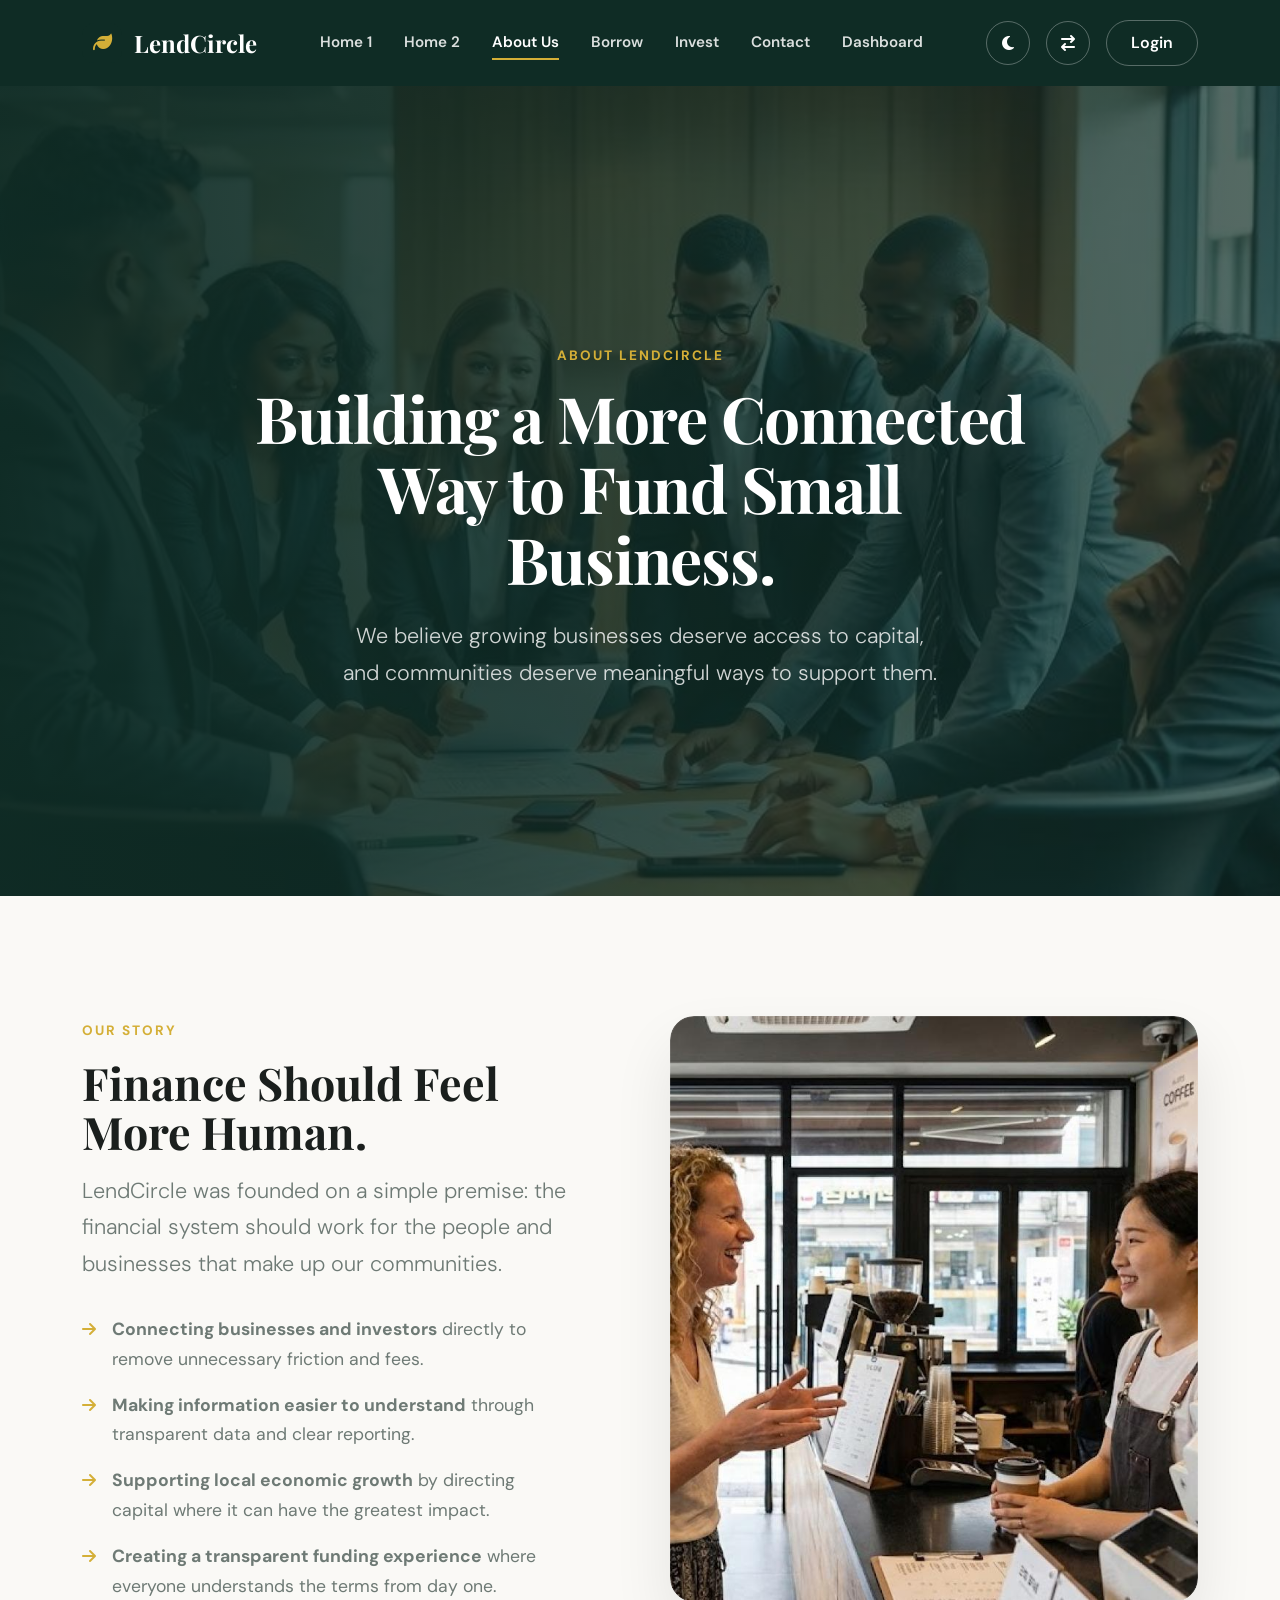
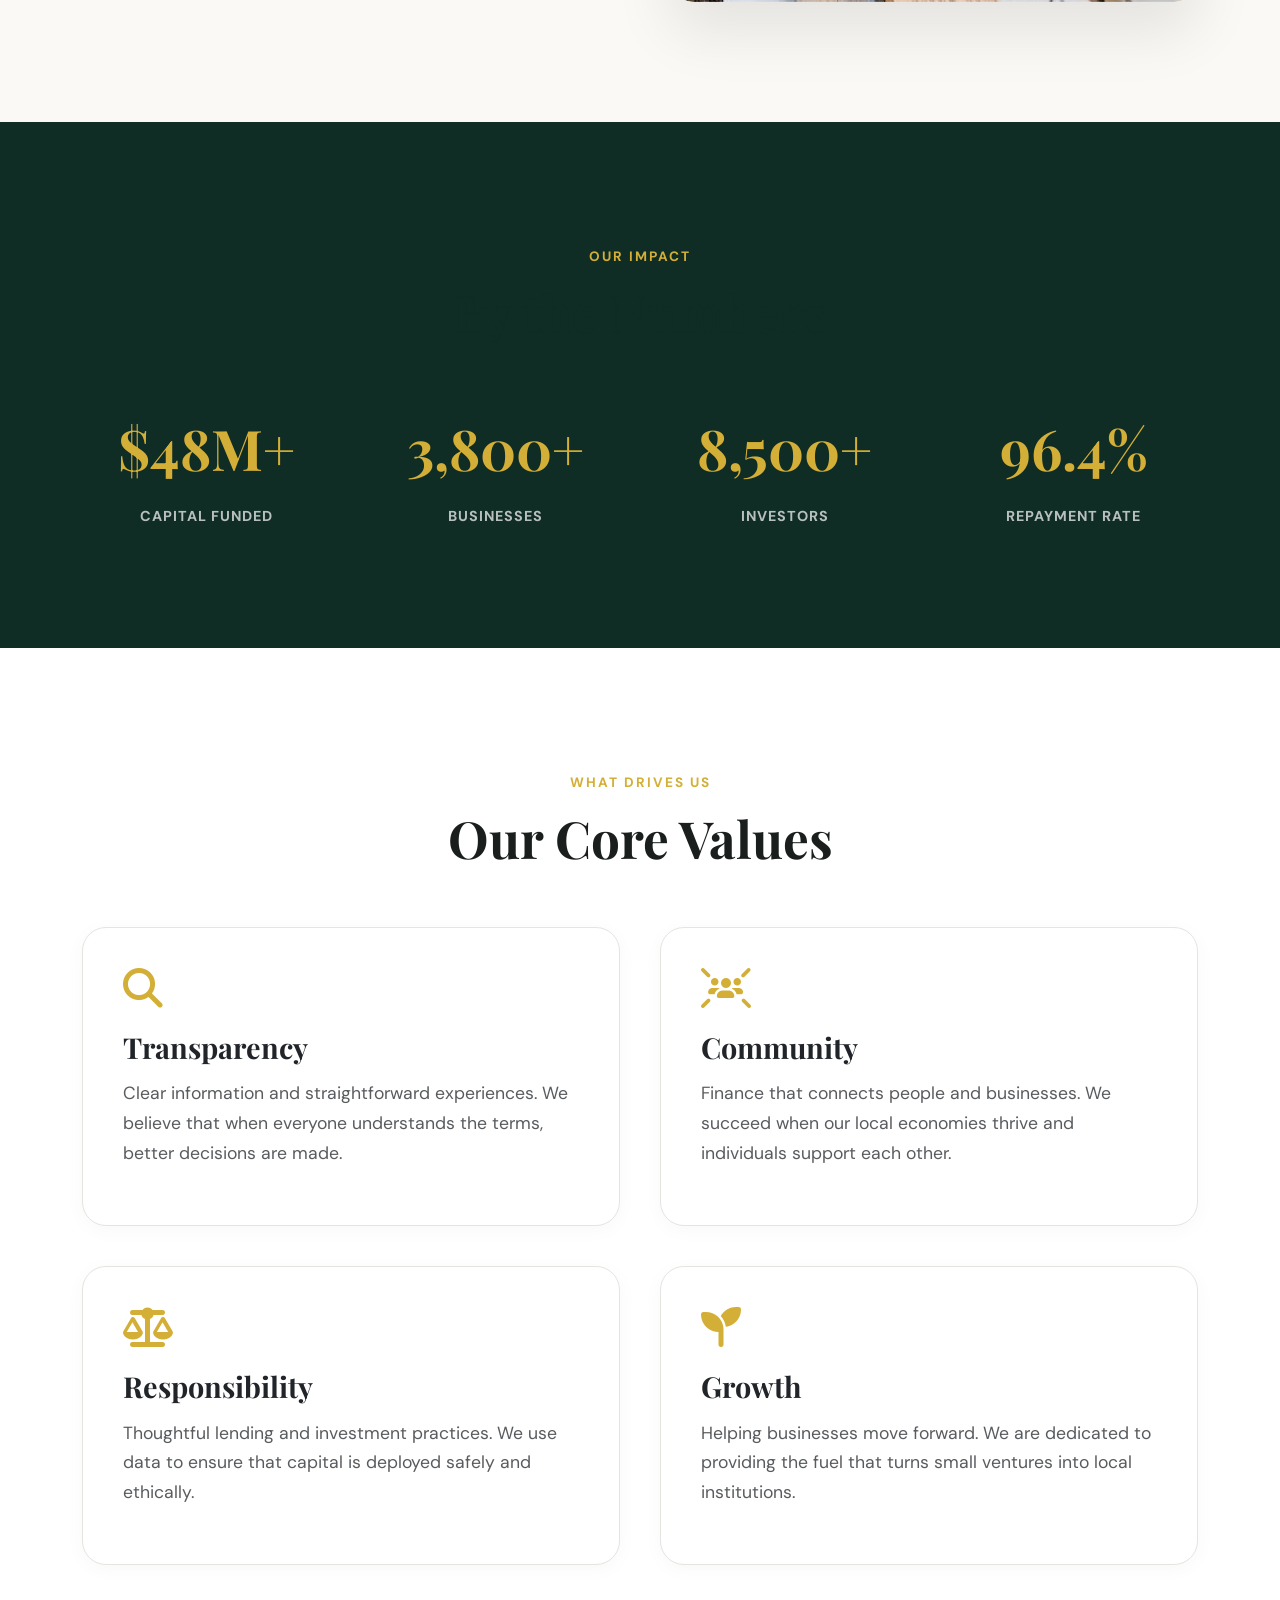
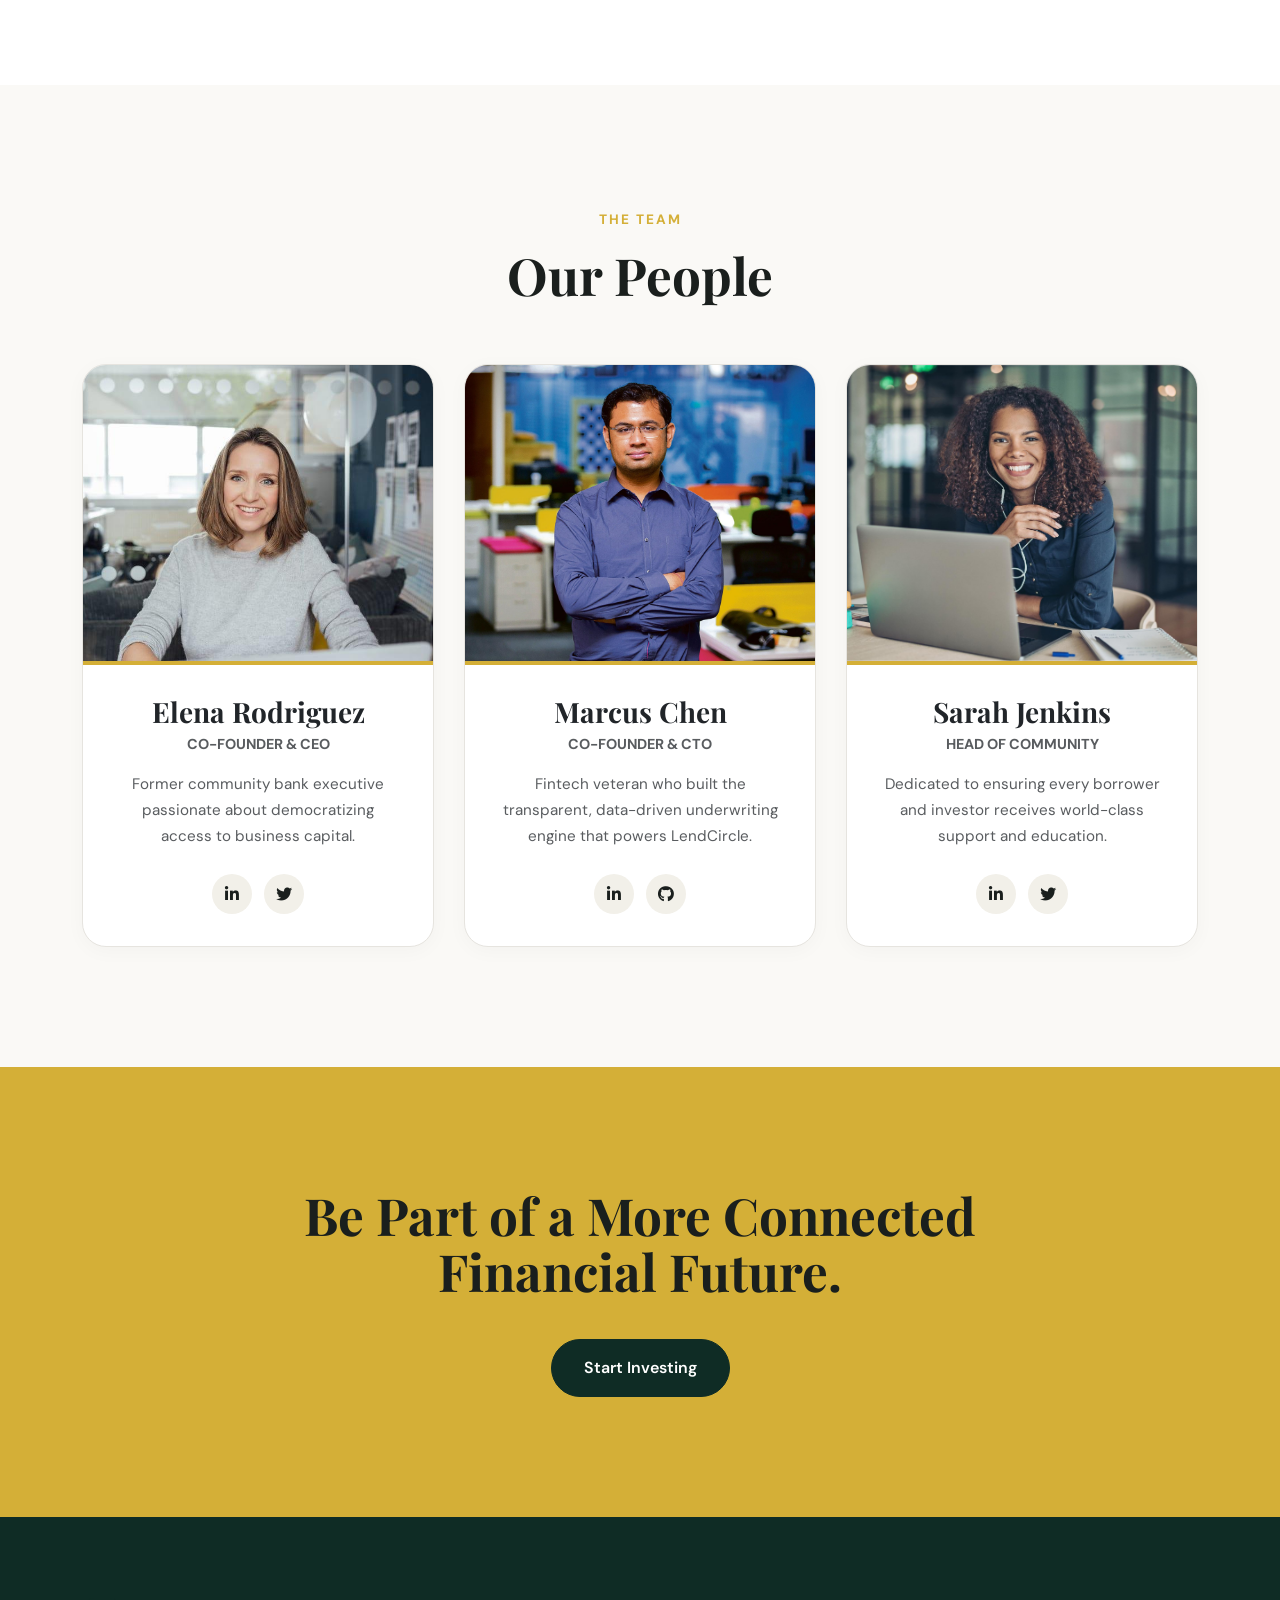
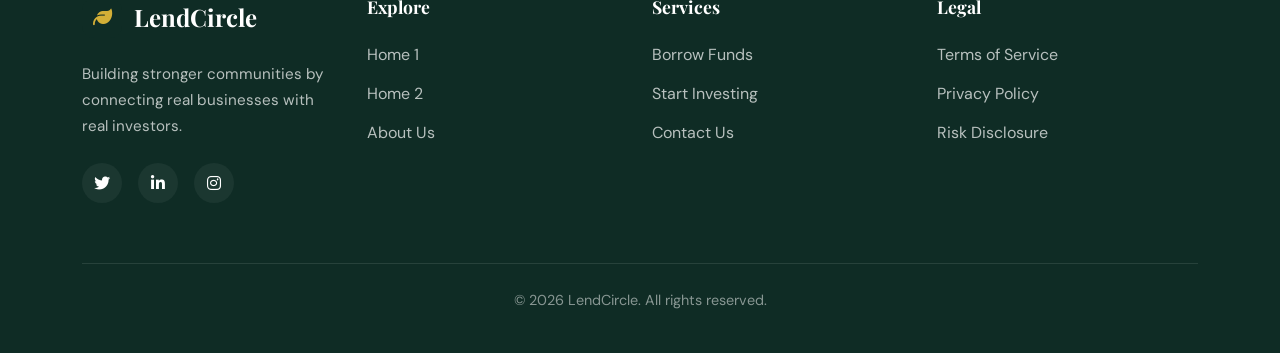
==== about.html @ ac22837e "commit" ====
<!DOCTYPE html>
<html lang="en">

<head>
  <meta charset="UTF-8">
  <meta name="viewport" content="width=device-width, initial-scale=1.0">
  <meta name="theme-color" content="#173f35">
  <title>About Us - LendCircle</title>
  <link rel="icon" type="image/svg+xml"
    href="data:image/svg+xml,%3Csvg xmlns='http://www.w3.org/2000/svg' viewBox='0 0 64 64'%3E%3Crect width='64' height='64' rx='16' fill='%23173f35'/%3E%3Cpath d='M16 38c12-2 19-9 29-23 1 12-3 24-13 29-7 3-12 0-16-6Z' fill='%23c9974d'/%3E%3C/svg%3E">
  <link rel="preconnect" href="https://fonts.googleapis.com">
  <link rel="preconnect" href="https://fonts.gstatic.com" crossorigin>
  <link
    href="https://fonts.googleapis.com/css2?family=DM+Sans:wght@400;500;600;700;800&family=Playfair+Display:wght@500;600;700&display=swap"
    rel="stylesheet">
  <link rel="stylesheet" href="https://cdn.jsdelivr.net/npm/bootstrap@5.3.3/dist/css/bootstrap.min.css">
  <link rel="stylesheet" href="https://cdnjs.cloudflare.com/ajax/libs/font-awesome/6.7.2/css/all.min.css">
  <link rel="stylesheet" href="assets/css/style.css">
</head>

<body>
  <nav class="navbar">
    <div class="container nav-inner">
      <a href="index.html" class="brand">
        <div class="brand-icon"><i class="fa-solid fa-leaf"></i></div>
        LendCircle
      </a>
      <div class="nav-links">
        <a href="index.html" class="nav-link">Home 1</a>
        <a href="home-2.html" class="nav-link">Home 2</a>
        <a href="about.html" class="nav-link active">About Us</a>
        <a href="borrow.html" class="nav-link">Borrow</a>
        <a href="invest.html" class="nav-link">Invest</a>
        <a href="contact.html" class="nav-link">Contact</a>
        <a href="dashboard.html" class="nav-link">Dashboard</a>
      </div>
      <div class="nav-actions">
        <button class="icon-btn" onclick="toggleTheme()"><i class="fa-solid fa-moon"></i></button>
        <button class="icon-btn" onclick="toggleRTL()" title="Toggle RTL"><i
            class="fa-solid fa-arrow-right-arrow-left"></i></button>
        <a href="login.html" class="btn btn-outline" style="padding: 10px 24px;">Login</a>
      </div>
    </div>
  </nav>

  <main>
    <!-- About Hero -->
    <section class="hero-1"
      style="background: url('assets/images/abt-hero.jpg') center/cover no-repeat; align-items: center; padding-top: 150px; padding-bottom: 100px;">
      <div
        style="position: absolute; inset: 0; background: linear-gradient(to right, rgba(15, 44, 37, 0.95) 0%, rgba(15, 44, 37, 0.7) 100%);">
      </div>
      <div class="container" style="position: relative; z-index: 2; color: #fff; text-align: center;">
        <div style="max-width: 800px; margin: 0 auto;">
          <span class="eyebrow" style="color: var(--accent);">ABOUT LENDCIRCLE</span>
          <h1 class="hero-heading" style="color: #fff; font-size: clamp(3rem, 5vw, 4.5rem);">Building a More Connected
            Way to Fund Small Business.</h1>
          <p class="lead" style="color: rgba(255,255,255,0.8); margin: 0 auto;">We believe growing businesses deserve
            access to capital, and communities deserve meaningful ways to support them.</p>
        </div>
      </div>
    </section>

    <!-- Our Story -->
    <section class="section">
      <div class="container">
        <div class="story-split">
          <div class="story-content" style="padding-right: 40px;">
            <span class="eyebrow">OUR STORY</span>
            <h2 class="section-heading" style="font-size: clamp(2rem, 3.5vw, 3rem);">Finance Should Feel More Human.
            </h2>
            <p class="lead" style="margin-bottom: 32px;">LendCircle was founded on a simple premise: the financial
              system should work for the people and businesses that make up our communities.</p>
            <ul style="list-style: none; padding: 0; margin: 0; display: flex; flex-direction: column; gap: 16px;">
              <li style="display: flex; gap: 16px; align-items: flex-start;">
                <i class="fa-solid fa-arrow-right" style="color: var(--accent); margin-top: 6px;"></i>
                <span style="font-size: 1.1rem; color: var(--text-muted);"><strong>Connecting businesses and
                    investors</strong> directly to remove unnecessary friction and fees.</span>
              </li>
              <li style="display: flex; gap: 16px; align-items: flex-start;">
                <i class="fa-solid fa-arrow-right" style="color: var(--accent); margin-top: 6px;"></i>
                <span style="font-size: 1.1rem; color: var(--text-muted);"><strong>Making information easier to
                    understand</strong> through transparent data and clear reporting.</span>
              </li>
              <li style="display: flex; gap: 16px; align-items: flex-start;">
                <i class="fa-solid fa-arrow-right" style="color: var(--accent); margin-top: 6px;"></i>
                <span style="font-size: 1.1rem; color: var(--text-muted);"><strong>Supporting local economic
                    growth</strong> by directing capital where it can have the greatest impact.</span>
              </li>
              <li style="display: flex; gap: 16px; align-items: flex-start;">
                <i class="fa-solid fa-arrow-right" style="color: var(--accent); margin-top: 6px;"></i>
                <span style="font-size: 1.1rem; color: var(--text-muted);"><strong>Creating a transparent funding
                    experience</strong> where everyone understands the terms from day one.</span>
              </li>
            </ul>
          </div>
          <div class="story-image" style="box-shadow: var(--shadow-lg);">
            <img src="assets/images/story.jpg" alt="Human Finance">
          </div>
        </div>
      </div>
    </section>

    <!-- Our Impact -->
    <section class="section section-dark" style="background: var(--primary);">
      <div class="container">
        <div style="text-align: center; margin-bottom: 60px;">
          <span class="eyebrow" style="color: var(--accent);">OUR IMPACT</span>
          <h2 class="section-heading" style="color: var(--primary);">By the Numbers</h2>
        </div>
        <div class="grid-4" style="text-align: center; gap: 40px;">
          <div>
            <div
              style="font-size: 3.5rem; font-family: var(--font-heading); font-weight: 700; color: var(--accent); margin-bottom: 8px;">
              $48M+</div>
            <div
              style="text-transform: uppercase; font-size: 0.9rem; font-weight: 700; letter-spacing: 1px; color: rgba(255,255,255,0.7);">
              Capital Funded</div>
          </div>
          <div>
            <div
              style="font-size: 3.5rem; font-family: var(--font-heading); font-weight: 700; color: var(--accent); margin-bottom: 8px;">
              3,800+</div>
            <div
              style="text-transform: uppercase; font-size: 0.9rem; font-weight: 700; letter-spacing: 1px; color: rgba(255,255,255,0.7);">
              Businesses</div>
          </div>
          <div>
            <div
              style="font-size: 3.5rem; font-family: var(--font-heading); font-weight: 700; color: var(--accent); margin-bottom: 8px;">
              8,500+</div>
            <div
              style="text-transform: uppercase; font-size: 0.9rem; font-weight: 700; letter-spacing: 1px; color: rgba(255,255,255,0.7);">
              Investors</div>
          </div>
          <div>
            <div
              style="font-size: 3.5rem; font-family: var(--font-heading); font-weight: 700; color: var(--accent); margin-bottom: 8px;">
              96.4%</div>
            <div
              style="text-transform: uppercase; font-size: 0.9rem; font-weight: 700; letter-spacing: 1px; color: rgba(255,255,255,0.7);">
              Repayment Rate</div>
          </div>
        </div>
      </div>
    </section>

    <!-- Our Values -->
    <section class="section section-light">
      <div class="container">
        <div style="text-align: center; margin-bottom: 60px;">
          <span class="eyebrow">WHAT DRIVES US</span>
          <h2 class="section-heading">Our Core Values</h2>
        </div>
        <div class="grid-2">
          <div class="card premium-card" style="padding: 40px;">
            <i class="fa-solid fa-magnifying-glass"
              style="font-size: 2.5rem; color: var(--accent); margin-bottom: 24px;"></i>
            <h3 style="font-size: 1.8rem; margin-bottom: 16px;">Transparency</h3>
            <p class="text-muted" style="font-size: 1.1rem;">Clear information and straightforward experiences. We
              believe that when everyone understands the terms, better decisions are made.</p>
          </div>
          <div class="card premium-card" style="padding: 40px;">
            <i class="fa-solid fa-users-rays" style="font-size: 2.5rem; color: var(--accent); margin-bottom: 24px;"></i>
            <h3 style="font-size: 1.8rem; margin-bottom: 16px;">Community</h3>
            <p class="text-muted" style="font-size: 1.1rem;">Finance that connects people and businesses. We succeed
              when our local economies thrive and individuals support each other.</p>
          </div>
          <div class="card premium-card" style="padding: 40px;">
            <i class="fa-solid fa-scale-balanced"
              style="font-size: 2.5rem; color: var(--accent); margin-bottom: 24px;"></i>
            <h3 style="font-size: 1.8rem; margin-bottom: 16px;">Responsibility</h3>
            <p class="text-muted" style="font-size: 1.1rem;">Thoughtful lending and investment practices. We use data to
              ensure that capital is deployed safely and ethically.</p>
          </div>
          <div class="card premium-card" style="padding: 40px;">
            <i class="fa-solid fa-seedling" style="font-size: 2.5rem; color: var(--accent); margin-bottom: 24px;"></i>
            <h3 style="font-size: 1.8rem; margin-bottom: 16px;">Growth</h3>
            <p class="text-muted" style="font-size: 1.1rem;">Helping businesses move forward. We are dedicated to
              providing the fuel that turns small ventures into local institutions.</p>
          </div>
        </div>
      </div>
    </section>

    <!-- Our People -->
    <section class="section">
      <div class="container">
        <div style="text-align: center; margin-bottom: 60px;">
          <span class="eyebrow">THE TEAM</span>
          <h2 class="section-heading">Our People</h2>
        </div>
        <div class="grid-3">
          <div class="card premium-card" style="padding: 0; text-align: center;">
            <div style="height: 300px; overflow: hidden; border-bottom: 4px solid var(--accent);">
              <img src="assets/images/team1.jpg" alt="Team Member"
                style="width: 100%; height: 100%; object-fit: cover;">
            </div>
            <div style="padding: 32px;">
              <h3 style="margin: 0 0 4px;">Elena Rodriguez</h3>
              <span class="text-muted"
                style="display: block; font-size: 0.9rem; text-transform: uppercase; font-weight: 700; margin-bottom: 16px;">Co-Founder
                & CEO</span>
              <p class="text-muted" style="font-size: 0.95rem; margin-bottom: 24px;">Former community bank executive
                passionate about democratizing access to business capital.</p>
              <div class="social-links" style="justify-content: center; gap: 12px;">
                <a href="#" class="social-icon" style="background: var(--surface-2); color: var(--text);"><i
                    class="fa-brands fa-linkedin-in"></i></a>
                <a href="#" class="social-icon" style="background: var(--surface-2); color: var(--text);"><i
                    class="fa-brands fa-twitter"></i></a>
              </div>
            </div>
          </div>
          <div class="card premium-card" style="padding: 0; text-align: center;">
            <div style="height: 300px; overflow: hidden; border-bottom: 4px solid var(--accent);">
              <img src="assets/images/team2.jpg" alt="Team Member"
                style="width: 100%; height: 100%; object-fit: cover;">
            </div>
            <div style="padding: 32px;">
              <h3 style="margin: 0 0 4px;">Marcus Chen</h3>
              <span class="text-muted"
                style="display: block; font-size: 0.9rem; text-transform: uppercase; font-weight: 700; margin-bottom: 16px;">Co-Founder
                & CTO</span>
              <p class="text-muted" style="font-size: 0.95rem; margin-bottom: 24px;">Fintech veteran who built the
                transparent, data-driven underwriting engine that powers LendCircle.</p>
              <div class="social-links" style="justify-content: center; gap: 12px;">
                <a href="#" class="social-icon" style="background: var(--surface-2); color: var(--text);"><i
                    class="fa-brands fa-linkedin-in"></i></a>
                <a href="#" class="social-icon" style="background: var(--surface-2); color: var(--text);"><i
                    class="fa-brands fa-github"></i></a>
              </div>
            </div>
          </div>
          <div class="card premium-card" style="padding: 0; text-align: center;">
            <div style="height: 300px; overflow: hidden; border-bottom: 4px solid var(--accent);">
              <img src="assets/images/team3.jpg" alt="Team Member"
                style="width: 100%; height: 100%; object-fit: cover;">
            </div>
            <div style="padding: 32px;">
              <h3 style="margin: 0 0 4px;">Sarah Jenkins</h3>
              <span class="text-muted"
                style="display: block; font-size: 0.9rem; text-transform: uppercase; font-weight: 700; margin-bottom: 16px;">Head
                of Community</span>
              <p class="text-muted" style="font-size: 0.95rem; margin-bottom: 24px;">Dedicated to ensuring every
                borrower and investor receives world-class support and education.</p>
              <div class="social-links" style="justify-content: center; gap: 12px;">
                <a href="#" class="social-icon" style="background: var(--surface-2); color: var(--text);"><i
                    class="fa-brands fa-linkedin-in"></i></a>
                <a href="#" class="social-icon" style="background: var(--surface-2); color: var(--text);"><i
                    class="fa-brands fa-twitter"></i></a>
              </div>
            </div>
          </div>
        </div>
      </div>
    </section>

    <!-- CTA -->
    <section class="section" style="text-align: center; background: var(--accent);">
      <div class="container" style="max-width: 800px;">
        <h2 class="section-heading">Be Part of a More Connected Financial Future.</h2>
        <div style="display: flex; gap: 16px; justify-content: center; flex-wrap: wrap; margin-top: 40px;">
          <a href="invest.html" class="btn btn-primary">Start Investing</a>

        </div>
      </div>
    </section>
  </main>

  <footer class="footer">
    <div class="container">
      <div class="grid-4">
        <div>
          <a href="index.html" class="brand" style="margin-bottom: 24px; color: #fff;">
            <div class="brand-icon"><i class="fa-solid fa-leaf"></i></div>
            LendCircle
          </a>
          <p style="color: rgba(255,255,255,0.7); margin-bottom: 24px; font-size: 0.95rem;">Building stronger
            communities by connecting real businesses with real investors.</p>
          <div class="social-links">
            <a href="#" class="social-icon"><i class="fa-brands fa-twitter"></i></a>
            <a href="#" class="social-icon"><i class="fa-brands fa-linkedin-in"></i></a>
            <a href="#" class="social-icon"><i class="fa-brands fa-instagram"></i></a>
          </div>
        </div>
        <div>
          <h4 style="color: #fff; margin-bottom: 24px; font-size: 1.1rem;">Explore</h4>
          <ul style="list-style: none; padding: 0; margin: 0; display: flex; flex-direction: column; gap: 12px;">
            <li><a href="index.html" style="color: rgba(255,255,255,0.7); text-decoration: none; transition: 0.3s;">Home
                1</a></li>
            <li><a href="home-2.html"
                style="color: rgba(255,255,255,0.7); text-decoration: none; transition: 0.3s;">Home 2</a></li>
            <li><a href="about.html"
                style="color: rgba(255,255,255,0.7); text-decoration: none; transition: 0.3s;">About Us</a></li>
          </ul>
        </div>
        <div>
          <h4 style="color: #fff; margin-bottom: 24px; font-size: 1.1rem;">Services</h4>
          <ul style="list-style: none; padding: 0; margin: 0; display: flex; flex-direction: column; gap: 12px;">
            <li><a href="borrow.html"
                style="color: rgba(255,255,255,0.7); text-decoration: none; transition: 0.3s;">Borrow Funds</a></li>
            <li><a href="invest.html"
                style="color: rgba(255,255,255,0.7); text-decoration: none; transition: 0.3s;">Start Investing</a></li>
            <li><a href="contact.html"
                style="color: rgba(255,255,255,0.7); text-decoration: none; transition: 0.3s;">Contact Us</a></li>
          </ul>
        </div>
        <div>
          <h4 style="color: #fff; margin-bottom: 24px; font-size: 1.1rem;">Legal</h4>
          <ul style="list-style: none; padding: 0; margin: 0; display: flex; flex-direction: column; gap: 12px;">
            <li><a href="#" style="color: rgba(255,255,255,0.7); text-decoration: none; transition: 0.3s;">Terms of
                Service</a></li>
            <li><a href="#" style="color: rgba(255,255,255,0.7); text-decoration: none; transition: 0.3s;">Privacy
                Policy</a></li>
            <li><a href="#" style="color: rgba(255,255,255,0.7); text-decoration: none; transition: 0.3s;">Risk
                Disclosure</a></li>
          </ul>
        </div>
      </div>
      <div
        style="border-top: 1px solid rgba(255,255,255,0.1); margin-top: 60px; padding-top: 24px; text-align: center; color: rgba(255,255,255,0.5); font-size: 0.9rem;">
        &copy; 2026 LendCircle. All rights reserved.
      </div>
    </div>
  </footer>
  <script src="https://cdn.jsdelivr.net/npm/bootstrap@5.3.3/dist/js/bootstrap.bundle.min.js"></script>
  <script src="assets/js/main.js"></script>
</body>

</html>
---- assets/css/style.css ----
﻿:root {
  --primary: #0f2c25;
  --primary-text: var(--primary);
  --primary-light: #1a4a3e;
  --accent: #d4af37;
  --accent-soft: #fcf8ec;
  --bg: #faf9f6;
  --surface: #ffffff;
  --surface-2: #f2f0e9;
  --text: #1a1f1d;
  --text-muted: #6e7a75;
  --border: #e6e4df;
  --shadow-sm: 0 4px 20px rgba(0, 0, 0, 0.03);
  --shadow: 0 15px 40px rgba(0, 0, 0, 0.06);
  --shadow-lg: 0 30px 60px rgba(0, 0, 0, 0.09);
  --radius: 24px;
  --radius-sm: 12px;
  --font-heading: 'Playfair Display', serif;
  --font-body: 'DM Sans', sans-serif;
  --transition: all 0.4s cubic-bezier(0.16, 1, 0.3, 1);
}

[data-theme="dark"] {
  --bg: #0a0c0b;
  --primary-text: #34d399;
  --surface: #121614;
  --surface-2: #1b211f;
  --text: #f0f2f1;
  --text-muted: #9ba6a1;
  --border: #262e2a;
  --accent-soft: #262111;
  --shadow-sm: 0 4px 20px rgba(0, 0, 0, 0.2);
  --shadow: 0 15px 40px rgba(0, 0, 0, 0.3);
  --shadow-lg: 0 30px 60px rgba(0, 0, 0, 0.4);
}

* { box-sizing: border-box; }
html { scroll-behavior: smooth; }
body {
  margin: 0; background: var(--bg); color: var(--text);
  font-family: var(--font-body); line-height: 1.7; overflow-x: hidden;
  transition: background 0.3s ease, color 0.3s ease;
}
a { text-decoration: none; color: inherit; transition: var(--transition); }
img { width: 100%; height: 100%; object-fit: cover; display: block; border-radius: inherit; }
button, input, textarea, select { font: inherit; }
button { cursor: pointer; border: none; background: none; }

.container { width: min(1280px, calc(100% - 48px)); margin: auto; }

/* Typography */
h1, h2, h3, h4, h5, h6 { font-family: var(--font-heading); font-weight: 700; line-height: 1.1; margin-top: 0; }
.text-muted { color: var(--text-muted); }
.eyebrow { display: inline-block; font-size: 0.85rem; font-weight: 700; text-transform: uppercase; letter-spacing: 2px; color: var(--accent); margin-bottom: 1rem; }
.hero-heading { font-size: clamp(3.5rem, 6vw, 5.5rem); letter-spacing: -0.02em; margin-bottom: 1.5rem; }
.section-heading { font-size: clamp(2.5rem, 4vw, 3.5rem); margin-bottom: 1rem; }
.lead { font-size: clamp(1.1rem, 2vw, 1.35rem); color: var(--text-muted); margin-bottom: 2.5rem; max-width: 600px; }

/* Buttons */
.btn { display: inline-flex; align-items: center; justify-content: center; gap: 12px; padding: 16px 32px; border-radius: 99px; font-weight: 600; font-size: 1rem; transition: var(--transition); text-align: center; }
.btn-primary { background: var(--primary); color: #fff; border: 1px solid var(--primary); }
.btn-primary:hover { background: var(--primary-light); transform: translateY(-3px); box-shadow: var(--shadow); color: #fff; }
.btn-accent { background: var(--accent); color: #fff; border: 1px solid var(--accent); }
.btn-accent:hover { filter: brightness(1.1); transform: translateY(-3px); box-shadow: var(--shadow); color: #fff;}
.btn-outline { background: transparent; color: var(--text); border: 1px solid var(--border); }
.btn-outline:hover { border-color: var(--text); transform: translateY(-3px); }

/* Layout & Sections */
.section { padding: 120px 0; position: relative; }
.section-light { background: var(--surface); }
.section-dark { background: var(--primary); color: #fff; }
.section-dark .text-muted { color: rgba(255,255,255,0.7); }
.grid-2 { display: grid; grid-template-columns: 1fr 1fr; gap: 40px; }
.grid-3 { display: grid; grid-template-columns: repeat(3, 1fr); gap: 30px; }
.grid-4 { display: grid; grid-template-columns: repeat(4, 1fr); gap: 24px; }
.align-center { align-items: center; }

/* Navigation */
.navbar { position: sticky; top: 0; z-index: 1000; padding: 20px 0; background: color-mix(in srgb, var(--bg) 85%, transparent); backdrop-filter: blur(20px); border-bottom: 1px solid var(--border); transition: var(--transition); }
.navbar.scrolled { padding: 12px 0; box-shadow: var(--shadow-sm); }
.nav-inner { display: flex; align-items: center; justify-content: space-between; }
.brand { font-family: var(--font-heading); font-size: 1.5rem; font-weight: 700; display: flex; align-items: center; gap: 12px; }
.brand-icon { width: 40px; height: 40px; background: var(--primary); color: var(--accent); border-radius: var(--radius-sm); display: grid; place-items: center; font-size: 1.2rem; }
.nav-links { display: flex; gap: 32px; align-items: center; }
.nav-link { font-weight: 600; font-size: 0.95rem; color: var(--text); position: relative; }
.nav-link::after { content: ''; position: absolute; bottom: -4px; left: 0; width: 0; height: 2px; background: var(--accent); transition: var(--transition); }
.nav-link:hover::after, .nav-link.active::after { width: 100%; }
.nav-actions { display: flex; gap: 16px; align-items: center; }
.icon-btn { width: 44px; height: 44px; border-radius: 50%; border: 1px solid var(--border); display: grid; place-items: center; color: var(--text); transition: var(--transition); }
.icon-btn:hover { background: var(--surface-2); border-color: var(--text-muted); }

/* Cards */
.card { background: var(--surface); border-radius: var(--radius); padding: 40px; border: 1px solid var(--border); transition: var(--transition); box-shadow: var(--shadow-sm); position: relative; overflow: hidden; }
.card:hover { transform: translateY(-5px); box-shadow: var(--shadow); border-color: var(--accent); }
.card-image-wrap { height: 240px; border-radius: var(--radius-sm); overflow: hidden; margin-bottom: 24px; position: relative; }
.card-image-wrap img { transition: transform 0.6s ease; }
.card:hover .card-image-wrap img { transform: scale(1.05); }

/* Badges & progress */
.badge { position: absolute; top: 16px; right: 16px; background: rgba(255,255,255,0.9); color: var(--primary); padding: 6px 12px; border-radius: 99px; font-weight: 700; font-size: 0.8rem; z-index: 2; backdrop-filter: blur(4px); }
.progress-wrap { margin: 20px 0; }
.progress-bar { height: 8px; background: var(--surface-2); border-radius: 99px; overflow: hidden; }
.progress-fill { height: 100%; background: var(--accent); border-radius: 99px; }
.progress-stats { display: flex; justify-content: space-between; font-size: 0.9rem; margin-top: 8px; font-weight: 600; }

/* Premium Hero 1 */
.hero-1 { padding: 80px 0 120px; position: relative; overflow: hidden; min-height: 90vh; display: flex; align-items: center; }
.hero-1 .container { position: relative; z-index: 2; }
.hero-1-bg { position: absolute; top: 0; right: 0; width: 45vw; height: 100%; border-radius: 40px 0 0 40px; overflow: hidden; box-shadow: var(--shadow-lg); }
.hero-1-bg::after { content: ''; position: absolute; inset: 0; background: linear-gradient(to right, var(--bg) 0%, transparent 100%); }
.floating-card { position: absolute; background: var(--surface); padding: 24px; border-radius: var(--radius-sm); box-shadow: var(--shadow-lg); border: 1px solid var(--border); display: flex; gap: 16px; align-items: center; animation: float 6s ease-in-out infinite; z-index: 3; }
.floating-card-1 { bottom: 10%; left: -10%; animation-delay: 0s; }
.floating-card-2 { top: 20%; right: 10%; animation-delay: -3s; }
@keyframes float { 0%, 100% { transform: translateY(0); } 50% { transform: translateY(-15px); } }
.floating-icon { width: 48px; height: 48px; background: var(--accent-soft); color: var(--accent); border-radius: 50%; display: grid; place-items: center; font-size: 1.2rem; }
.floating-text h4 { margin: 0; font-size: 1.2rem; }
.floating-text p { margin: 0; color: var(--text-muted); font-size: 0.9rem; }

/* Trust Strip */
.trust-strip { background: var(--primary); padding: 60px 0; color: #fff; margin-top: -60px; position: relative; z-index: 4; border-radius: var(--radius); margin-left: 24px; margin-right: 24px; }
.stat-item { text-align: center; border-right: 1px solid rgba(255,255,255,0.1); }
.stat-item:last-child { border-right: none; }
.stat-item h3 { font-size: 3rem; margin-bottom: 8px; color: var(--accent); }
.stat-item p { margin: 0; font-size: 1.1rem; opacity: 0.8; }

/* Feature visually rich */
.visual-composition { position: relative; }
.visual-main { border-radius: var(--radius); overflow: hidden; box-shadow: var(--shadow); aspect-ratio: 4/5; }
.visual-overlap { position: absolute; bottom: -40px; right: -40px; width: 60%; border-radius: var(--radius); border: 8px solid var(--bg); box-shadow: var(--shadow-lg); aspect-ratio: 1; overflow: hidden; }

/* Forms & Auth */
.auth-layout { min-height: 100vh; display: grid; grid-template-columns: 1fr 1fr; }
.auth-visual { background: var(--primary); position: relative; overflow: hidden; padding: 60px; color: #fff; display: flex; flex-direction: column; justify-content: space-between; }
.auth-visual img { position: absolute; inset: 0; opacity: 0.4; z-index: 1; mix-blend-mode: overlay; }
.auth-visual-content { position: relative; z-index: 2; max-width: 500px; }
.auth-form-wrap { padding: 80px; display: flex; flex-direction: column; justify-content: center; background: var(--bg); }
.form-group { margin-bottom: 24px; }
.form-label { display: block; font-weight: 600; margin-bottom: 8px; font-size: 0.95rem; }
.form-control { width: 100%; padding: 16px 20px; border: 1px solid var(--border); border-radius: var(--radius-sm); background: var(--surface); color: var(--text); transition: var(--transition); }
.form-control:focus { outline: none; border-color: var(--accent); box-shadow: 0 0 0 4px var(--accent-soft); }
.role-selector { display: grid; grid-template-columns: 1fr 1fr; gap: 16px; margin-bottom: 32px; }
.role-btn { border: 1px solid var(--border); border-radius: var(--radius-sm); padding: 20px; text-align: center; cursor: pointer; transition: var(--transition); background: var(--surface); }
.role-btn.selected { border-color: var(--accent); background: var(--accent-soft); }
.role-btn i { font-size: 2rem; color: var(--primary); margin-bottom: 12px; }
.role-btn h4 { margin: 0; font-size: 1.1rem; }

/* Dashboard */
.dashboard-layout { display: grid; grid-template-columns: 280px 1fr; min-height: 100vh; background: var(--surface-2); }
.sidebar { background: var(--surface); border-right: 1px solid var(--border); padding: 32px 24px; display: flex; flex-direction: column; position: sticky; top: 0; height: 100vh; }
.sidebar-menu { margin-top: 40px; display: flex; flex-direction: column; gap: 8px; flex: 1; }
.sidebar-link { display: flex; align-items: center; gap: 12px; padding: 14px 20px; border-radius: var(--radius-sm); font-weight: 600; color: var(--text-muted); transition: var(--transition); }
.sidebar-link:hover, .sidebar-link.active { background: var(--bg); color: var(--primary); }
.sidebar-link i { font-size: 1.2rem; }
.dash-content { padding: 40px; }
.dash-header { display: flex; justify-content: space-between; align-items: center; margin-bottom: 40px; }
.stat-card { background: var(--surface); padding: 32px; border-radius: var(--radius); border: 1px solid var(--border); box-shadow: var(--shadow-sm); }
.stat-card-title { color: var(--text-muted); font-size: 0.95rem; font-weight: 600; margin-bottom: 12px; display: flex; align-items: center; gap: 8px; }
.stat-card-value { font-size: 2.5rem; font-family: var(--font-heading); font-weight: 700; margin-bottom: 8px; }
.stat-card-trend { display: inline-flex; align-items: center; gap: 6px; font-size: 0.85rem; font-weight: 600; padding: 4px 10px; border-radius: 99px; }
.trend-up { background: #e6f4ea; color: #137333; }
.data-table { width: 100%; border-collapse: collapse; background: var(--surface); border-radius: var(--radius); overflow: hidden; box-shadow: var(--shadow-sm); }
.data-table th, .data-table td { padding: 20px 24px; text-align: left; border-bottom: 1px solid var(--border); }
.data-table th { background: var(--bg); font-weight: 600; color: var(--text-muted); font-size: 0.9rem; text-transform: uppercase; letter-spacing: 1px; }
.status-badge { display: inline-block; padding: 6px 12px; border-radius: 99px; font-size: 0.8rem; font-weight: 700; }
.status-active { background: #e6f4ea; color: #137333; }
.status-pending { background: #fef7e0; color: #b06000; }

/* Footer */
.footer { background: var(--primary); color: rgba(255,255,255,0.7); padding: 100px 0 40px; }
.footer h4 { color: #fff; font-size: 1.2rem; margin-bottom: 24px; }
.footer-links { display: flex; flex-direction: column; gap: 12px; }
.footer-links a:hover { color: var(--accent); padding-left: 5px; }
.footer-bottom { border-top: 1px solid rgba(255,255,255,0.1); padding-top: 32px; margin-top: 60px; display: flex; justify-content: space-between; align-items: center; font-size: 0.9rem; }
.social-links { display: flex; gap: 16px; }
.social-icon { width: 40px; height: 40px; border-radius: 50%; background: rgba(255,255,255,0.05); display: grid; place-items: center; color: #fff; transition: var(--transition); }
.social-icon:hover { background: var(--accent); transform: translateY(-3px); }

/* Responsive */
@media (max-width: 1024px) {
  .grid-4 { grid-template-columns: repeat(2, 1fr); }
  .grid-3 { grid-template-columns: repeat(2, 1fr); }
  .hero-1-bg { width: 100%; opacity: 0.2; }
  .auth-layout { grid-template-columns: 1fr; }
  .auth-visual { display: none; }
}
@media (max-width: 768px) {
  .grid-2, .grid-3, .grid-4 { grid-template-columns: 1fr; }
  .nav-links, .nav-actions { display: none; }
  .trust-strip .grid-4 { grid-template-columns: repeat(2, 1fr); gap: 40px; }
  .stat-item { border: none; }
  .dashboard-layout { grid-template-columns: 1fr; }
  .sidebar { display: none; }
}

/* Home 2 specific styles */
.hero-2 { min-height: 100vh; position: relative; display: flex; align-items: stretch; background: var(--bg); overflow: hidden; margin-top: -85px; }
.hero-2-split { display: grid; grid-template-columns: 1.1fr 0.9fr; width: 100%; }
.hero-2-content { display: flex; flex-direction: column; justify-content: center; z-index: 2; }
.hero-2-visual { position: relative; }
.hero-2-visual::after { content: ''; position: absolute; inset: 0; background: linear-gradient(to right, var(--bg) 0%, transparent 20%, transparent 80%, rgba(0,0,0,0.2) 100%); pointer-events: none; }
.hero-glass-card { position: absolute; background: rgba(255, 255, 255, 0.85); backdrop-filter: blur(16px); -webkit-backdrop-filter: blur(16px); padding: 24px; border-radius: var(--radius-sm); border: 1px solid rgba(255,255,255,0.4); box-shadow: var(--shadow-lg); z-index: 3; animation: float 6s ease-in-out infinite; color: var(--text); }
[data-theme="dark"] .hero-glass-card { background: rgba(20, 20, 20, 0.85); border-color: rgba(255,255,255,0.05); }

.premium-card { padding: 32px; display: flex; flex-direction: column; }
.category-tag { display: inline-block; font-size: 0.75rem; font-weight: 700; text-transform: uppercase; letter-spacing: 1px; color: var(--accent); margin-bottom: 8px; }

.process-track { display: grid; grid-template-columns: repeat(4, 1fr); gap: 24px; position: relative; }
.process-track::before { content: ''; position: absolute; top: 32px; left: 0; width: 100%; height: 2px; background: var(--border); z-index: 1; }
.process-step { position: relative; z-index: 2; }
.step-number { width: 64px; height: 64px; background: var(--surface); border: 2px solid var(--border); border-radius: 50%; display: grid; place-items: center; font-family: var(--font-heading); font-size: 1.5rem; font-weight: 700; color: var(--primary); transition: var(--transition); box-shadow: var(--shadow-sm); margin-bottom: 24px; }
.process-step:hover .step-number { border-color: var(--accent); background: var(--accent); color: #fff; transform: translateY(-5px); box-shadow: var(--shadow); }

.story-split { display: grid; grid-template-columns: 1fr 1fr; gap: 60px; align-items: center; }
.story-image { border-radius: var(--radius); overflow: hidden; box-shadow: var(--shadow-lg); position: relative; }
.story-image::after { content: ''; position: absolute; inset: 0; box-shadow: inset 0 0 0 1px rgba(255,255,255,0.1); border-radius: var(--radius); pointer-events: none; }
.story-content { padding-right: 40px; }

.feature-block { padding: 40px; background: var(--surface); border-radius: var(--radius); border: 1px solid var(--border); transition: var(--transition); text-align: center; height: 100%; box-shadow: var(--shadow-sm); }
.feature-block i { font-size: 2.5rem; color: var(--accent); margin-bottom: 24px; transition: var(--transition); }
.feature-block:hover { transform: translateY(-10px); box-shadow: var(--shadow); border-color: var(--accent); }
.feature-block:hover i { transform: scale(1.1); }
.feature-block h3 { margin-bottom: 16px; font-size: 1.5rem; }

@media (max-width: 1024px) {
  .hero-2-split { grid-template-columns: 1fr; }
  .hero-2-visual { height: 60vh; }
  .hero-2-visual img { height: 100%; }
  .hero-2-content { padding-top: 120px; text-align: center; }
  .hero-2-content > div { margin: 0 auto !important; }
  .hero-trust-row { justify-content: center; }
  .process-track { grid-template-columns: repeat(2, 1fr); gap: 40px; }
  .process-track::before { display: none; }
  .story-split { grid-template-columns: 1fr; }
  .story-content { padding-right: 0; }
  .story-stats { flex-wrap: wrap; justify-content: center; text-align: center; }
}
@media (max-width: 768px) {
  .process-track { grid-template-columns: 1fr; text-align: center; }
  .step-number { margin: 0 auto 24px; }
}

/* Accordion */
.premium-details summary::-webkit-details-marker { display: none; }
.premium-details[open] .details-icon { transform: rotate(180deg); }
/* -------------------------------------- */
/* USER UPDATES */
/* -------------------------------------- */

/* 2. Login button and icon borders more visible in light mode */
.icon-btn { border: 1px solid rgba(0,0,0,0.3) !important; }
[data-theme="dark"] .icon-btn { border: 1px solid rgba(255,255,255,0.3) !important; }
.btn-outline { border: 1px solid rgba(0,0,0,0.4) !important; }
[data-theme="dark"] .btn-outline { border: 1px solid rgba(255,255,255,0.4) !important; }

/* 3. Header background same as footer */
.navbar { background: var(--primary) !important; border-bottom: none !important; }
.navbar .nav-link { color: rgba(255,255,255,0.85) !important; }
.navbar .nav-link:hover, .navbar .nav-link.active { color: #fff !important; }
.navbar .brand { color: #fff !important; }
.navbar .icon-btn { color: #fff !important; border-color: rgba(255,255,255,0.3) !important; }
.navbar .icon-btn:hover { background: rgba(255,255,255,0.1) !important; border-color: #fff !important; }
.navbar .btn-outline { color: #fff !important; border-color: rgba(255,255,255,0.3) !important; }
.navbar .btn-outline:hover { background: rgba(255,255,255,0.1) !important; border-color: #fff !important; }

.footer { background: var(--primary); padding: 80px 0 40px; color: #fff; }

/* 4. Footer link hover and social icon white */
.footer a:hover { color: var(--accent) !important; }
.footer .social-icon:hover { color: #fff !important; }

/* 5. Scroll to top button */
.scroll-top { position: fixed; bottom: 30px; right: 30px; width: 44px; height: 44px; border-radius: 50%; background: var(--accent); color: #fff; display: flex; justify-content: center; align-items: center; cursor: pointer; opacity: 0; visibility: hidden; transition: 0.3s; z-index: 999; border: none; box-shadow: var(--shadow-sm); }
.scroll-top.visible { opacity: 1; visibility: visible; }
.scroll-top:hover { transform: translateY(-3px); box-shadow: var(--shadow); }

/* 6. Hamburger Menu */
.hamburger { display: none; background: transparent; border: none; color: #fff; font-size: 1.5rem; cursor: pointer; }
@media (max-width: 1024px) {
  .hamburger { display: block; margin-left: auto; margin-right: 16px; }
  .nav-inner { flex-wrap: wrap; }
  .nav-links { display: none; width: 100%; flex-direction: column; background: var(--primary); padding: 20px; gap: 16px; border-top: 1px solid rgba(255,255,255,0.1); margin-top: 20px; }
  [data-theme="dark"] .nav-links { background: var(--surface); }
  .nav-links.show { display: flex; }
  .nav-actions { display: none; width: 100%; flex-direction: column; align-items: center; background: var(--primary); padding: 20px 0; border-top: 1px solid rgba(255,255,255,0.1); gap: 16px; }
  [data-theme="dark"] .nav-actions { background: var(--surface); }
  .nav-actions.show { display: flex; }
}

/* 9. Home 1: Trust strip cards with box shadow */
.hero-trust-row { display: grid; grid-template-columns: repeat(4, 1fr); gap: 24px; }
.hero-trust-row > div { background: var(--surface); padding: 24px; border-radius: var(--radius-sm); box-shadow: var(--shadow-sm); border: 1px solid var(--border); transition: var(--transition); }
.hero-trust-row > div:hover { transform: translateY(-5px); box-shadow: var(--shadow); border-color: var(--accent); }
@media (max-width: 768px) { .hero-trust-row { grid-template-columns: 1fr 1fr; } }
@media (max-width: 480px) { .hero-trust-row { grid-template-columns: 1fr; } }

/* 10. Home 1: Left side img same size as right side content */
.story-split { align-items: stretch; }
.story-image { height: 100%; min-height: 400px; display: flex; }
.story-image img { height: 100%; width: 100%; object-fit: cover; }

/* Dark mode text visibility improvements */
[data-theme="dark"] h1, [data-theme="dark"] h2, [data-theme="dark"] h3, [data-theme="dark"] h4, [data-theme="dark"] h5, [data-theme="dark"] h6 { color: var(--text); }
[data-theme="dark"] .text-muted { color: var(--text-muted) !important; }

/* Tablet View: Keep 3rd card center in 3-card grids */
@media (max-width: 1024px) {
  .grid-3 { grid-template-columns: 1fr 1fr; }
  .grid-3 > *:nth-child(3) { grid-column: 1 / -1; width: 50%; margin: 0 auto; }
}
@media (max-width: 768px) {
  .grid-3 { grid-template-columns: 1fr; }
  .grid-3 > *:nth-child(3) { width: 100%; }
}


/* Responsive button groups and centering */
.btn-group-responsive { display: flex; gap: 16px; flex-wrap: wrap; justify-content: center; }
@media (max-width: 768px) {
  .btn-group-responsive { flex-direction: column; width: 100%; }
  .btn-group-responsive .btn { width: 100%; text-align: center; }
}

@media (max-width: 1024px) {
  .center-on-mob { text-align: center; }
  .center-on-mob .btn { margin: 0 auto; display: block; width: max-content; }
}
@media (max-width: 768px) {
  .center-on-mob .btn { width: 100%; text-align: center; }
}





/* FINAL DARK MODE FIXES */
[data-theme="dark"] .step-number {
  color: #ffffff !important;
}
[data-theme="dark"] .section-heading,
[data-theme="dark"] h1, 
[data-theme="dark"] h2, 
[data-theme="dark"] h3 {
  color: #ffffff;
}
[data-theme="dark"] [data-dark-white] {
  color: #ffffff !important;
}
[data-theme="dark"] [data-dark-white] + p,
[data-theme="dark"] .lead {
  color: rgba(255, 255, 255, 0.8) !important;
}
[data-theme="dark"] .card { color: var(--text) !important; }
[data-theme="dark"] .card h3 {
  color: #ffffff !important;
}
[data-theme="dark"] .card .progress-stats { color: var(--text-muted) !important; }
[data-theme="dark"] .card .btn-outline {
  color: #ffffff !important;
  border-color: #ffffff !important;
}







/* Contact Form Input Field */
[data-theme="dark"] .form-control {
  background-color: #ffffff !important;
  color: #1E293B !important;
}

/* Dashboard Chart Period Buttons (1M, 3M, 6M, 1Y) */
[data-theme="dark"] .dash-card .btn[style*="background: transparent"] {
  color: #ffffff !important;
}
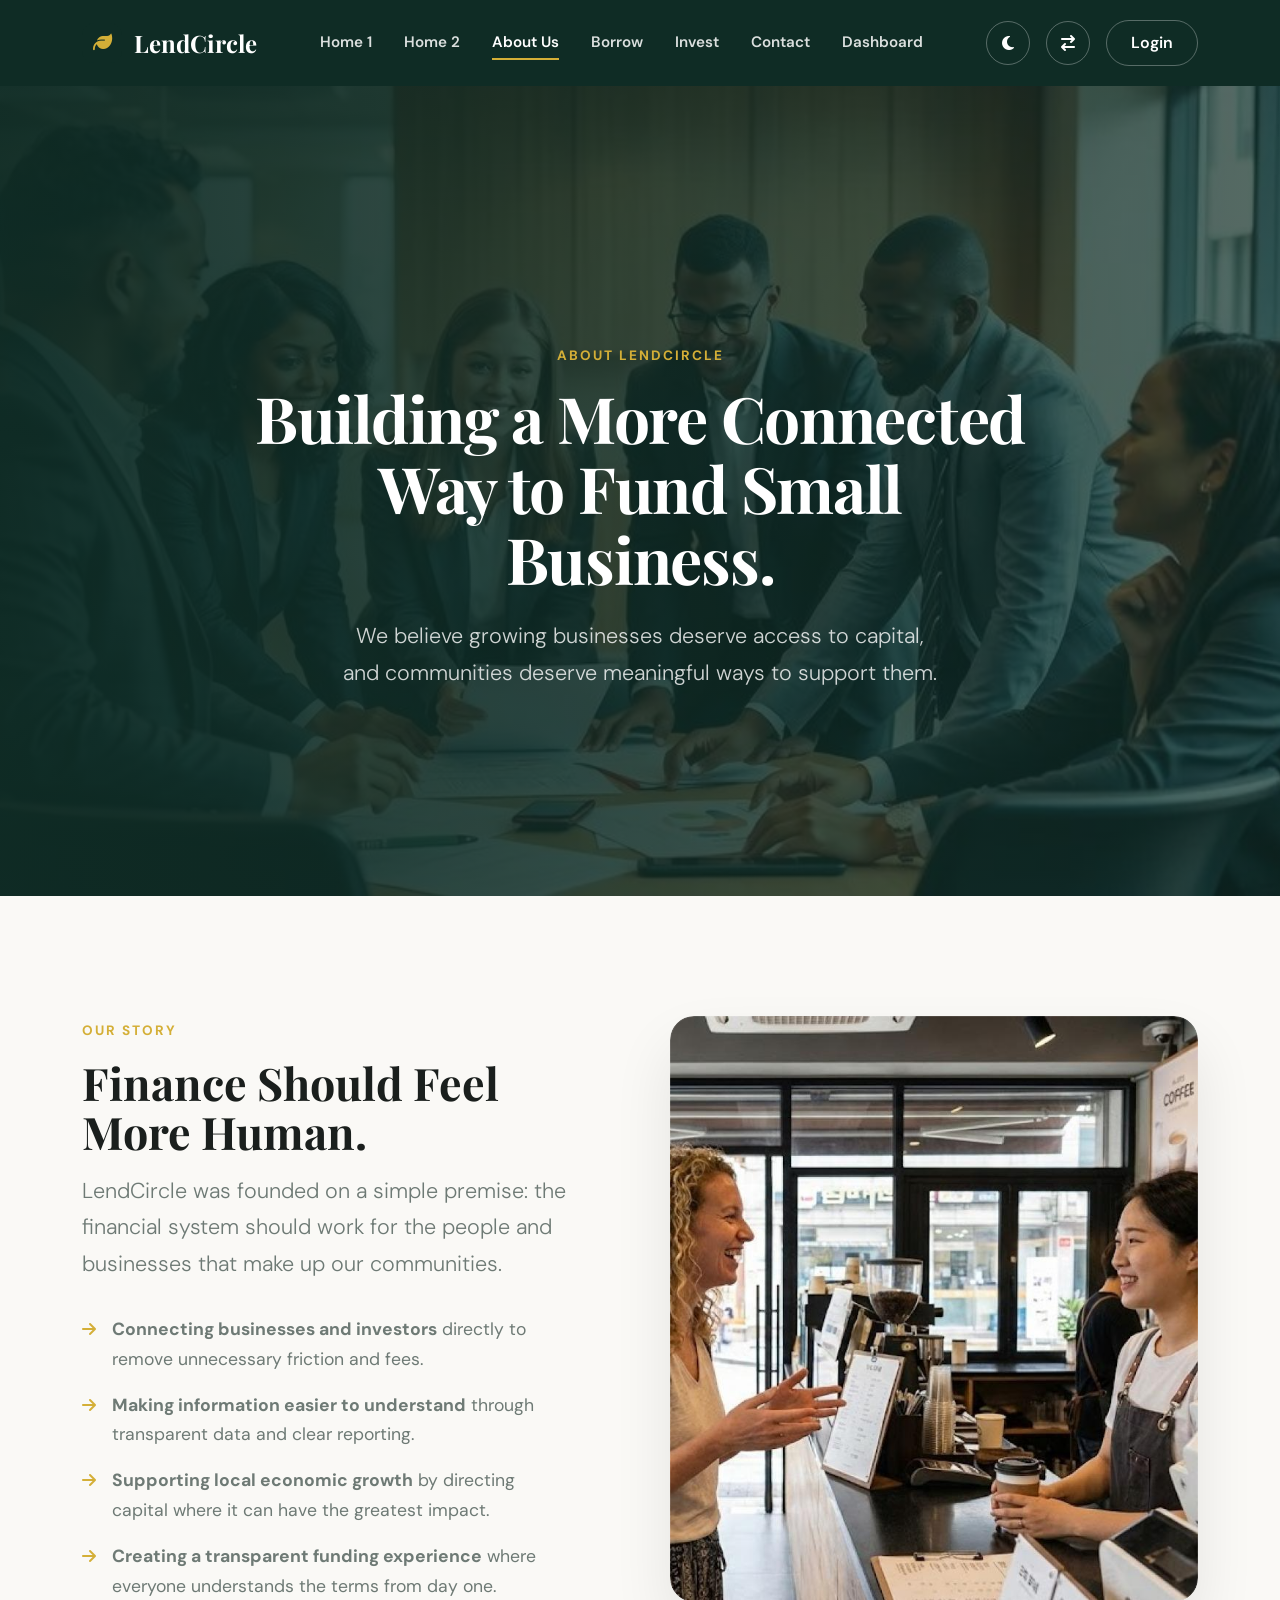
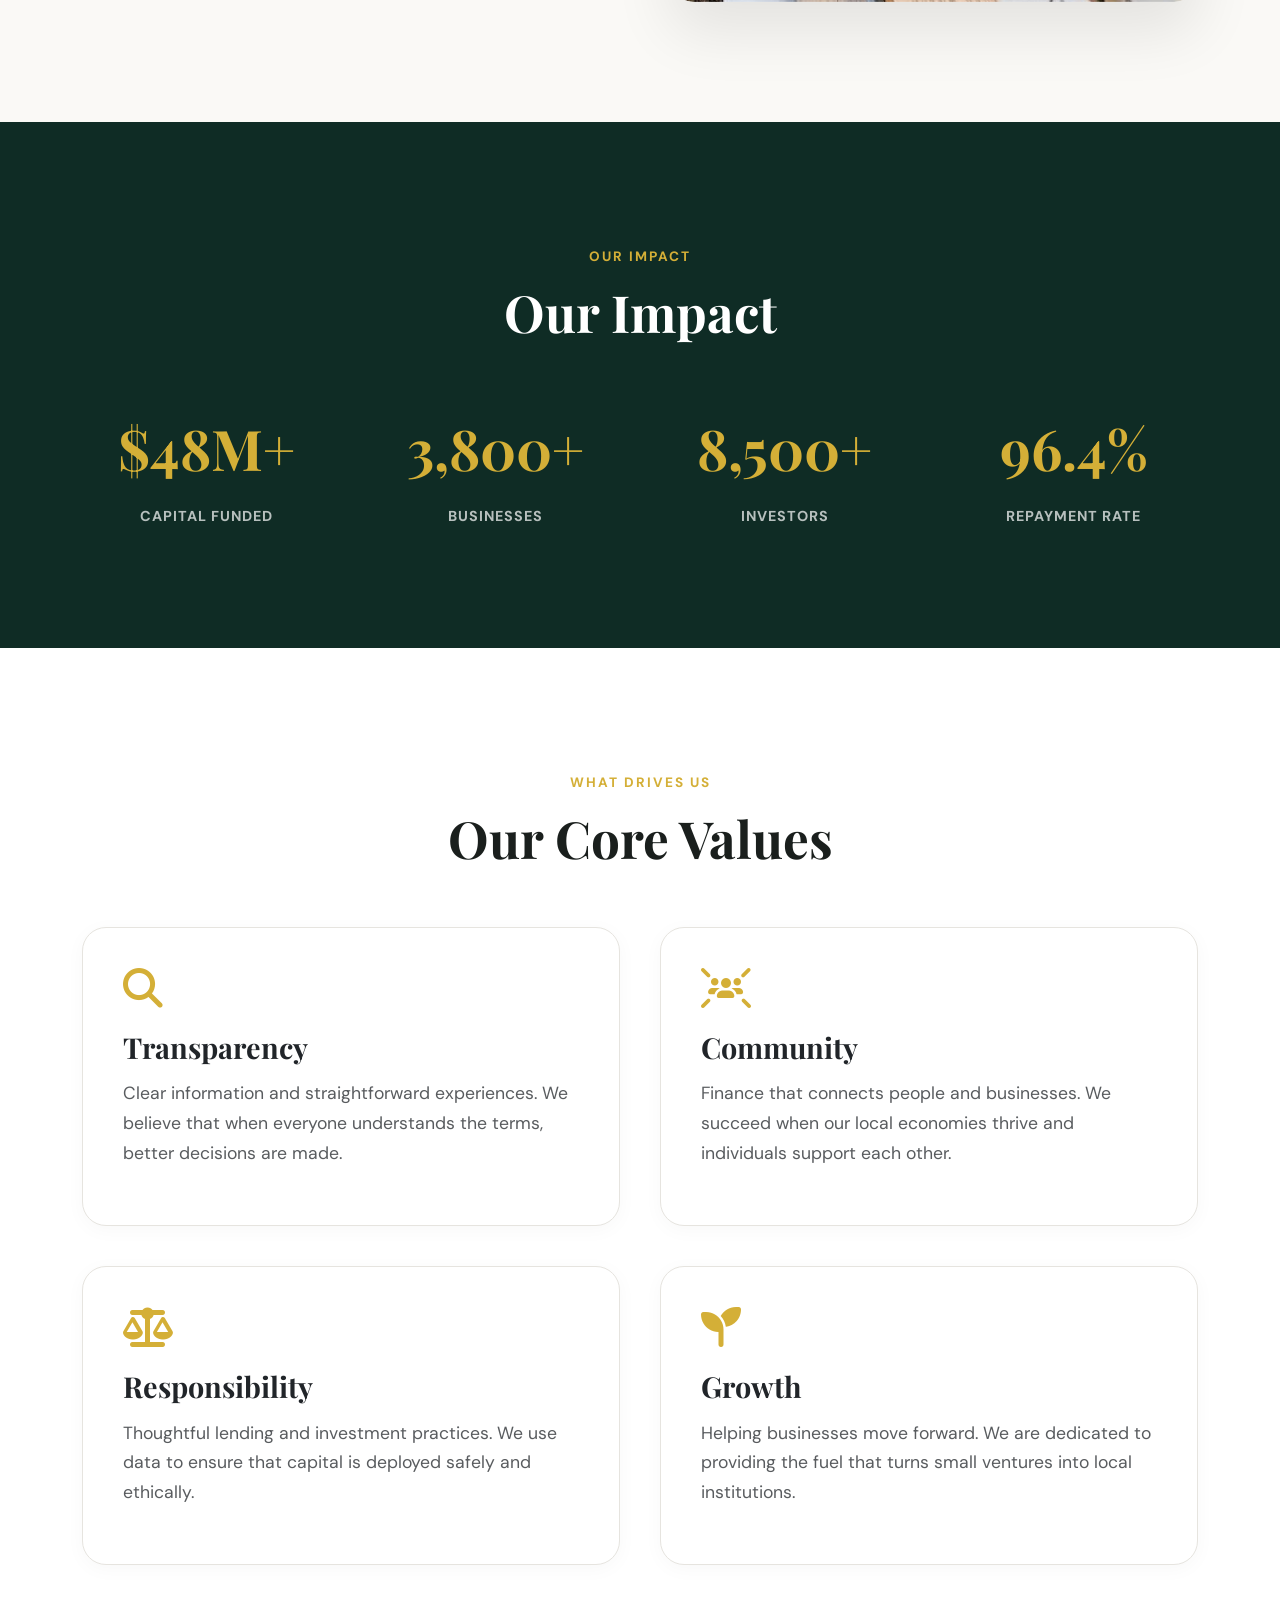
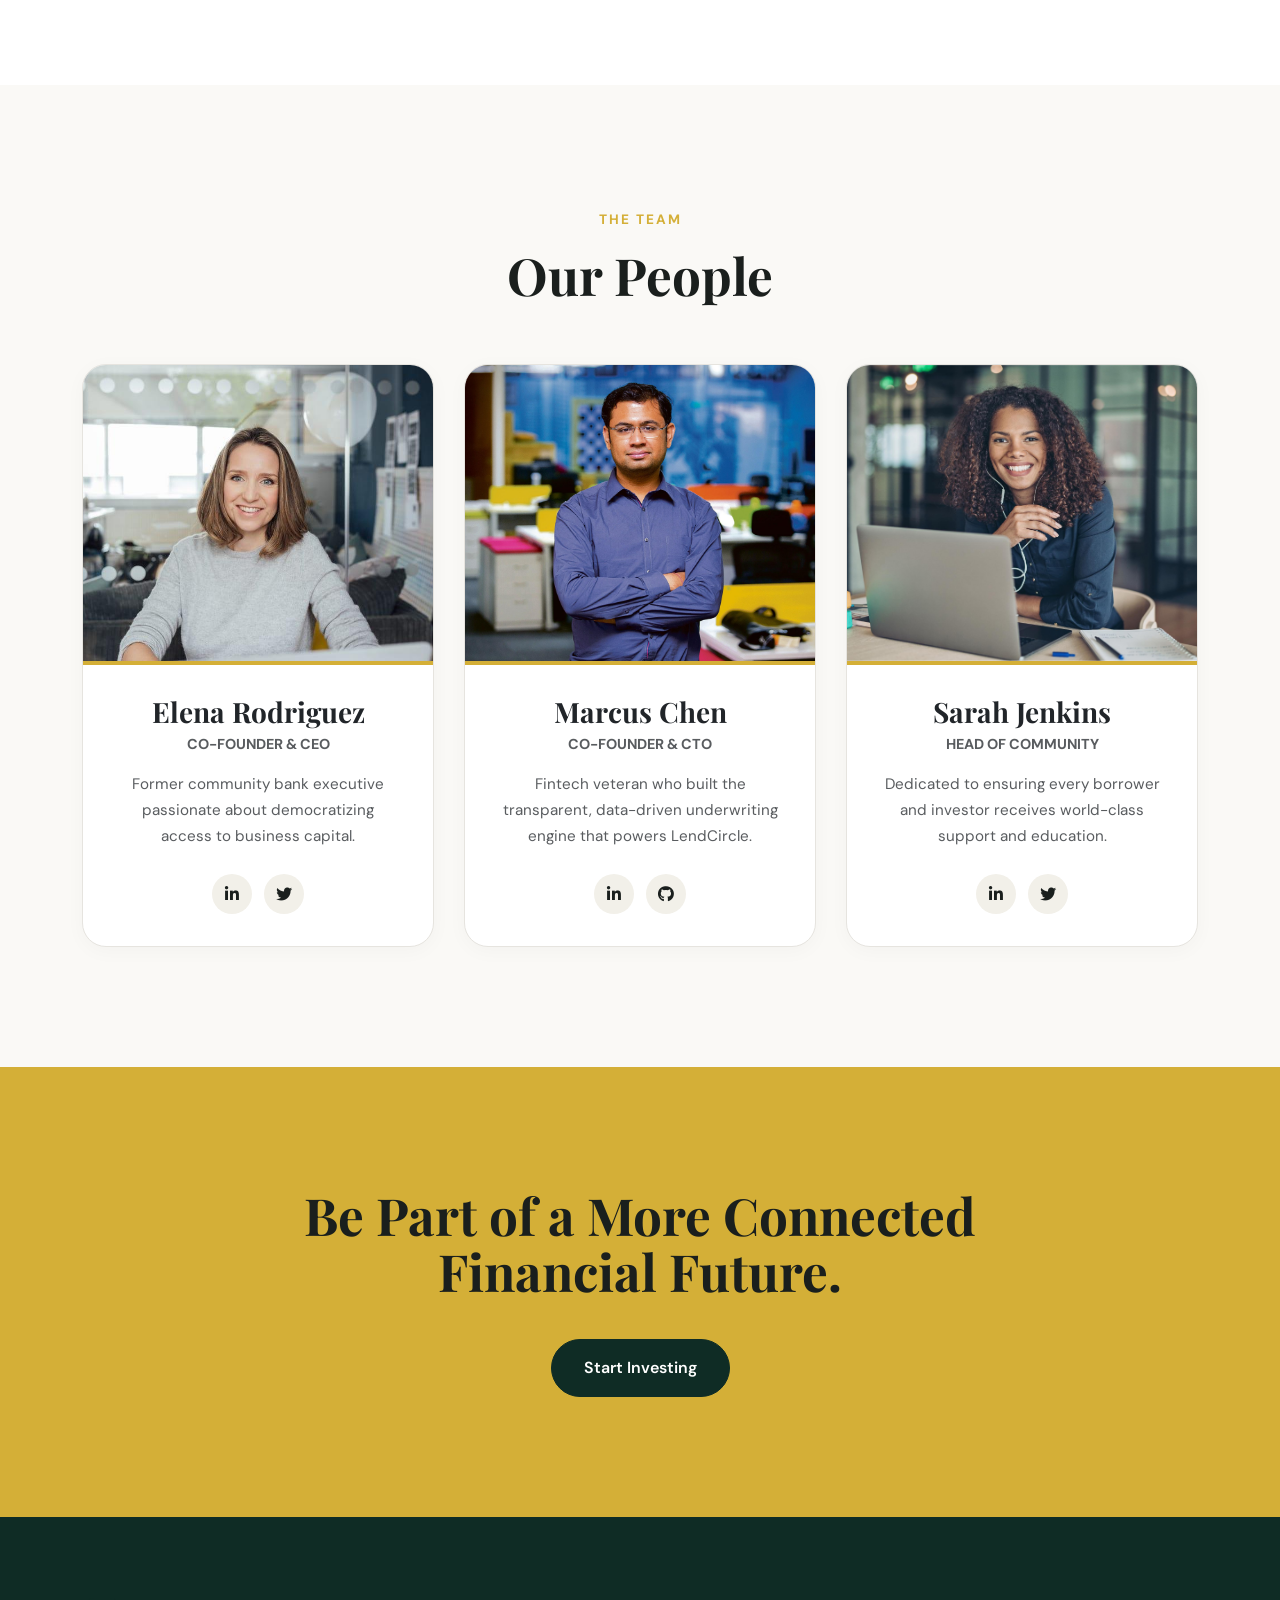
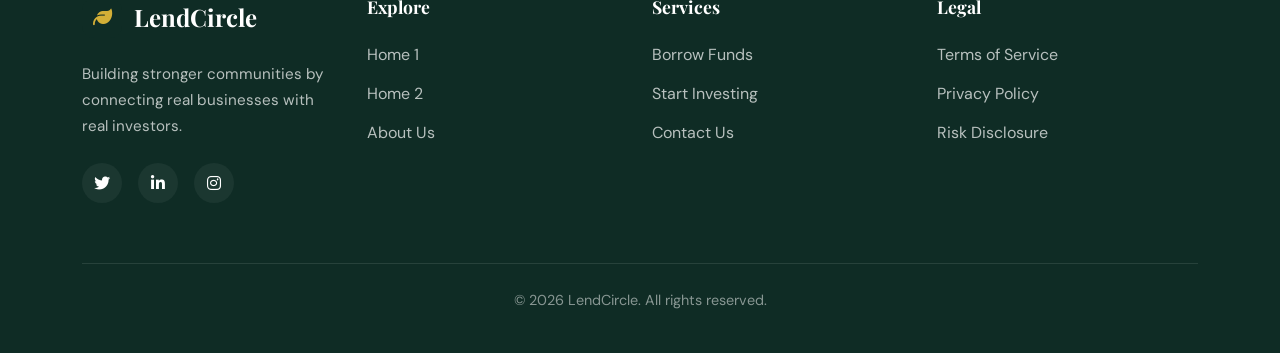
==== commit ccbea7ce: "correction" ====
--- a/about.html
+++ b/about.html
@@ -102,11 +102,11 @@
     </section>
 
     <!-- Our Impact -->
-    <section class="section section-dark" style="background: var(--primary);">
+    <section class="section section-dark impact-section" style="background: var(--primary);">
       <div class="container">
         <div style="text-align: center; margin-bottom: 60px;">
           <span class="eyebrow" style="color: var(--accent);">OUR IMPACT</span>
-          <h2 class="section-heading" style="color: var(--primary);">By the Numbers</h2>
+          <h2 class="section-heading">Our Impact</h2>
         </div>
         <div class="grid-4" style="text-align: center; gap: 40px;">
           <div>
@@ -114,7 +114,7 @@
               style="font-size: 3.5rem; font-family: var(--font-heading); font-weight: 700; color: var(--accent); margin-bottom: 8px;">
               $48M+</div>
             <div
-              style="text-transform: uppercase; font-size: 0.9rem; font-weight: 700; letter-spacing: 1px; color: rgba(255,255,255,0.7);">
+              class="impact-label" style="text-transform: uppercase; font-size: 0.9rem; font-weight: 700; letter-spacing: 1px; color: rgba(255,255,255,0.7);">
               Capital Funded</div>
           </div>
           <div>
@@ -122,7 +122,7 @@
               style="font-size: 3.5rem; font-family: var(--font-heading); font-weight: 700; color: var(--accent); margin-bottom: 8px;">
               3,800+</div>
             <div
-              style="text-transform: uppercase; font-size: 0.9rem; font-weight: 700; letter-spacing: 1px; color: rgba(255,255,255,0.7);">
+              class="impact-label" style="text-transform: uppercase; font-size: 0.9rem; font-weight: 700; letter-spacing: 1px; color: rgba(255,255,255,0.7);">
               Businesses</div>
           </div>
           <div>
@@ -130,7 +130,7 @@
               style="font-size: 3.5rem; font-family: var(--font-heading); font-weight: 700; color: var(--accent); margin-bottom: 8px;">
               8,500+</div>
             <div
-              style="text-transform: uppercase; font-size: 0.9rem; font-weight: 700; letter-spacing: 1px; color: rgba(255,255,255,0.7);">
+              class="impact-label" style="text-transform: uppercase; font-size: 0.9rem; font-weight: 700; letter-spacing: 1px; color: rgba(255,255,255,0.7);">
               Investors</div>
           </div>
           <div>
@@ -138,7 +138,7 @@
               style="font-size: 3.5rem; font-family: var(--font-heading); font-weight: 700; color: var(--accent); margin-bottom: 8px;">
               96.4%</div>
             <div
-              style="text-transform: uppercase; font-size: 0.9rem; font-weight: 700; letter-spacing: 1px; color: rgba(255,255,255,0.7);">
+              class="impact-label" style="text-transform: uppercase; font-size: 0.9rem; font-weight: 700; letter-spacing: 1px; color: rgba(255,255,255,0.7);">
               Repayment Rate</div>
           </div>
         </div>
@@ -152,7 +152,7 @@
           <span class="eyebrow">WHAT DRIVES US</span>
           <h2 class="section-heading">Our Core Values</h2>
         </div>
-        <div class="grid-2">
+        <div class="grid-2 values-grid">
           <div class="card premium-card" style="padding: 40px;">
             <i class="fa-solid fa-magnifying-glass"
               style="font-size: 2.5rem; color: var(--accent); margin-bottom: 24px;"></i>
--- a/assets/css/style.css
+++ b/assets/css/style.css
@@ -1,4 +1,4 @@
-﻿:root {
+:root {
   --primary: #0f2c25;
   --primary-text: var(--primary);
   --primary-light: #1a4a3e;
@@ -269,9 +269,9 @@
 .footer .social-icon:hover { color: #fff !important; }
 
 /* 5. Scroll to top button */
-.scroll-top { position: fixed; bottom: 30px; right: 30px; width: 44px; height: 44px; border-radius: 50%; background: var(--accent); color: #fff; display: flex; justify-content: center; align-items: center; cursor: pointer; opacity: 0; visibility: hidden; transition: 0.3s; z-index: 999; border: none; box-shadow: var(--shadow-sm); }
-.scroll-top.visible { opacity: 1; visibility: visible; }
-.scroll-top:hover { transform: translateY(-3px); box-shadow: var(--shadow); }
+.scroll-top { position: fixed; bottom: 30px; right: 30px; width: 48px; height: 48px; border-radius: 50%; background: var(--accent); color: #fff; display: none; justify-content: center; align-items: center; cursor: pointer; transition: 0.3s; z-index: 9999; border: none; box-shadow: var(--shadow); }
+.scroll-top:hover { transform: translateY(-3px); box-shadow: var(--shadow-lg); }
+html[dir="rtl"] .scroll-top { right: auto; left: 30px; }
 
 /* 6. Hamburger Menu */
 .hamburger { display: none; background: transparent; border: none; color: #fff; font-size: 1.5rem; cursor: pointer; }
@@ -377,3 +377,241 @@
 }
 
 
+
+/* ===================== Home-2: How It Works ===================== */
+.how-it-works-grid {
+  display: grid;
+  grid-template-columns: repeat(3, 1fr);
+  gap: 40px;
+  align-items: stretch;
+}
+.step-card {
+  text-align: center;
+  padding: 40px 32px;
+  background: var(--surface);
+  border-radius: var(--radius);
+  border: 1px solid var(--border);
+  transition: var(--transition);
+  position: relative;
+  display: flex;
+  flex-direction: column;
+  align-items: center;
+}
+@media (max-width: 1023px) {
+  .how-it-works-grid { grid-template-columns: 1fr; max-width: 480px; margin: 0 auto; }
+}
+
+/* ===================== Home-2: Testimonials ===================== */
+.testimonials-grid {
+  display: grid;
+  grid-template-columns: repeat(3, 1fr);
+  gap: 32px;
+  align-items: stretch;
+}
+.testimonial-card {
+  padding: 40px;
+  display: flex;
+  flex-direction: column;
+  gap: 20px;
+  background: var(--surface);
+  border-radius: var(--radius);
+  border: 1px solid var(--border);
+  transition: var(--transition);
+}
+.testimonial-card:hover {
+  transform: translateY(-4px);
+  box-shadow: var(--shadow);
+}
+.testimonial-author {
+  display: flex;
+  flex-direction: row;
+  align-items: center;
+  gap: 16px;
+  padding-top: 20px;
+  border-top: 1px solid var(--border);
+  margin-top: auto;
+  flex-shrink: 0;
+}
+.testimonial-author img {
+  width: 52px;
+  height: 52px;
+  border-radius: 50%;
+  object-fit: cover;
+  flex-shrink: 0;
+}
+.testimonial-author strong {
+  display: block;
+  font-size: 0.95rem;
+}
+.testimonial-author span {
+  font-size: 0.85rem;
+  color: var(--text-muted);
+}
+@media (max-width: 1023px) {
+  .testimonials-grid {
+    grid-template-columns: 1fr;
+    max-width: 560px;
+    margin: 0 auto;
+    justify-items: center;
+  }
+  .testimonial-card {
+    width: 100%;
+    text-align: center;
+  }
+  .testimonial-card > div:first-child {
+    justify-content: center;
+  }
+  .testimonial-author {
+    justify-content: center;
+  }
+}
+
+/* ===================== ITEM 3: Contact form – mobile single-column ===================== */
+@media (max-width: 768px) {
+  .contact-form-grid {
+    grid-template-columns: 1fr !important;
+  }
+}
+
+/* ===================== ITEM 4: Dashboard stat cards equal size ===================== */
+.dash-stat-grid {
+  display: grid;
+  grid-template-columns: repeat(4, 1fr);
+  gap: 24px;
+  margin-bottom: 32px;
+}
+.dash-stat-grid .dash-card {
+  min-height: 160px;
+  display: flex;
+  flex-direction: column;
+  justify-content: space-between;
+}
+@media (max-width: 1024px) {
+  .dash-stat-grid { grid-template-columns: repeat(2, 1fr); }
+}
+@media (max-width: 640px) {
+  .dash-stat-grid { grid-template-columns: 1fr; }
+}
+
+/* ===================== ITEM 5: Dashboard mobile – performance + allocation stack ===================== */
+@media (max-width: 1024px) {
+  .dash-perf-grid {
+    grid-template-columns: 1fr !important;
+  }
+  .dash-perf-grid > * {
+    width: 100%;
+  }
+}
+
+/* ===================== ITEM 6: Dashboard Settings field alignment (2x2) ===================== */
+.settings-form {
+  display: grid;
+  grid-template-columns: 1fr 1fr;
+  gap: 20px;
+  max-width: 800px;
+}
+.settings-form > div:last-child {
+  grid-column: 1 / -1;
+}
+@media (max-width: 640px) {
+  .settings-form {
+    grid-template-columns: 1fr;
+  }
+}
+.settings-form .settings-field {
+  display: flex;
+  flex-direction: column;
+  gap: 6px;
+}
+.settings-form .settings-label {
+  font-weight: 600;
+  font-size: 0.88rem;
+  color: var(--dash-muted);
+  text-transform: uppercase;
+  letter-spacing: 0.5px;
+}
+.settings-form .form-control {
+  width: 100%;
+  padding: 12px 16px;
+  border: 1.5px solid var(--dash-border);
+  border-radius: 10px;
+  background: var(--dash-bg);
+  color: var(--dash-text);
+  font-family: inherit;
+  font-size: 0.95rem;
+  transition: 0.2s;
+}
+.settings-form .form-control:focus {
+  outline: none;
+  border-color: var(--dash-primary);
+  box-shadow: 0 0 0 4px rgba(15,107,87,0.1);
+}
+.settings-form .btn-primary {
+  align-self: flex-start;
+  padding: 12px 32px;
+}
+
+/* ===================== ITEM 7: RTL portfolio menu text alignment ===================== */
+html[dir="rtl"] .dash-nav-item {
+  text-align: right;
+  direction: rtl;
+}
+html[dir="rtl"] .dash-nav-item i {
+  order: -1;
+}
+html[dir="rtl"] .dash-content-tab {
+  text-align: right;
+  direction: rtl;
+}
+html[dir="rtl"] .dash-sidebar-nav {
+  direction: rtl;
+}
+html[dir="rtl"] .dash-sidebar-nav > div {
+  text-align: right;
+  padding-right: 16px;
+  padding-left: 0;
+}
+
+/* ===================== ITEM 8: Login RTL investor toggle alignment ===================== */
+html[dir="rtl"] .account-toggle {
+  direction: ltr;
+}
+html[dir="rtl"] .account-toggle-btn {
+  direction: rtl;
+}
+html[dir="rtl"] .auth-card {
+  direction: rtl;
+  text-align: right;
+}
+html[dir="rtl"] .auth-card-header {
+  text-align: center;
+}
+html[dir="rtl"] .field-label {
+  text-align: right;
+}
+html[dir="rtl"] .field-options {
+  flex-direction: row-reverse;
+}
+html[dir="rtl"] .remember-label {
+  flex-direction: row-reverse;
+}
+
+/* ===================== ITEM 7+8: Signup RTL alignment ===================== */
+html[dir="rtl"] .type-selector {
+  direction: ltr;
+}
+html[dir="rtl"] .type-btn {
+  text-align: right;
+  direction: rtl;
+}
+
+/* ===================== ITEM 6: Profile section RTL number left side ===================== */
+html[dir="rtl"] input[type="tel"] {
+  text-align: right;
+  direction: ltr;
+}
+
+/* RTL: Portfolio stat card value before label */
+html[dir="rtl"] .portfolio-stat-card {
+  flex-direction: row-reverse;
+}
